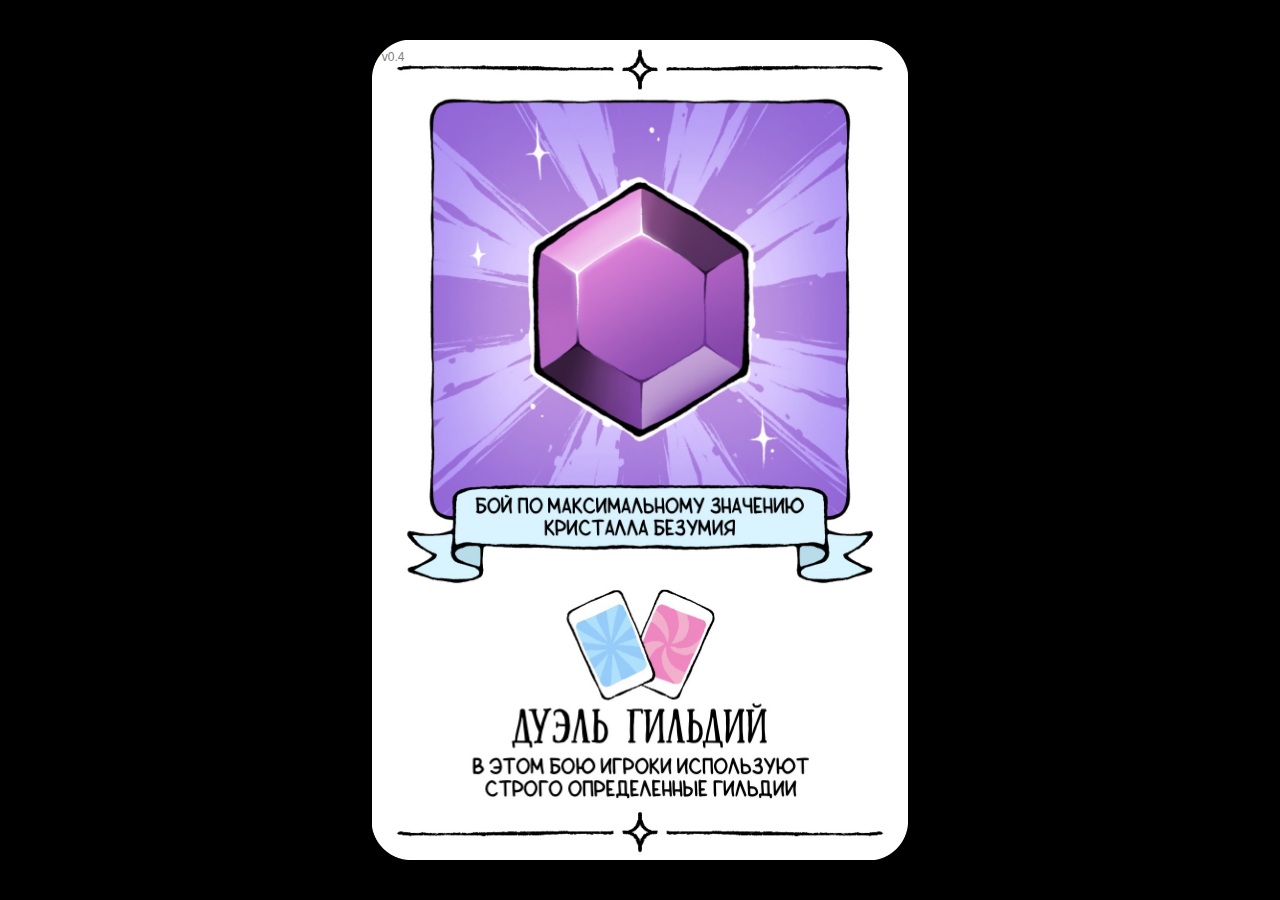
==== index.html @ d77c8182 "Add files via upload" ====
<script type="text/javascript">
        var gk_isXlsx = false;
        var gk_xlsxFileLookup = {};
        var gk_fileData = {};
        function loadFileData(filename) {
        if (gk_isXlsx && gk_xlsxFileLookup[filename]) {
            try {
                var workbook = XLSX.read(gk_fileData[filename], { type: 'base64' });
                var firstSheetName = workbook.SheetNames[0];
                var worksheet = workbook.Sheets[firstSheetName];

                // Convert sheet to JSON to filter blank rows
                var jsonData = XLSX.utils.sheet_to_json(worksheet, { header: 1, blankrows: false, defval: '' });
                // Filter out blank rows (rows where all cells are empty, null, or undefined)
                var filteredData = jsonData.filter(row =>
                    row.some(cell => cell !== '' && cell !== null && cell !== undefined)
                );

                // Convert filtered JSON back to CSV
                var csv = XLSX.utils.aoa_to_sheet(filteredData); // Create a new sheet from filtered array of arrays
                csv = XLSX.utils.sheet_to_csv(csv, { header: 1 });
                return csv;
            } catch (e) {
                console.error(e);
                return "";
            }
        }
        return gk_fileData[filename] || "";
        }
        </script><!DOCTYPE html>
<html lang="ru">
<head>
  <meta charset="UTF-8">
  <meta name="viewport" content="width=device-width, initial-scale=1.0, viewport-fit=cover">
  <title>Ultrachaos App</title>
  <link rel="stylesheet" href="style.css">
</head>
<body>
  <div id="container">
    <div id="version">v0.4</div>
    <img id="crystal" src="c1.JPG" alt="Кристалл">
    <img id="option" src="1.jpg" alt="Опция боя">
  </div>
  <script src="script.js"></script>
</body>
</html>
---- style.css ----
/* Фиксируем страницу */
html, body {
  margin: 0;
  padding: 0;
  width: 100%;
  height: 100vh;
  overflow: hidden;
  display: flex;
  justify-content: center;
  align-items: center;
  background-color: #000;
}

/* Контейнер с фоном */
#container {
  position: relative;
  width: 100%;
  max-width: 1000px;
  height: auto;
  aspect-ratio: 1000 / 1529;
  background-image: url('back.jpg');
  background-size: contain;
  background-repeat: no-repeat;
  background-position: center;
  background-color: #000;
}

/* Версия приложения */
#version {
  position: absolute;
  top: 10px;
  left: 10px;
  color: #808080 !important; /* Серый цвет */
  font-size: 12px;
  font-family: Arial, sans-serif;
  z-index: 1000;
  pointer-events: none;
}

/* Кристалл */
#crystal {
  position: absolute;
  width: 89.3%; /* 893 / 1000 = 89.3% */
  height: auto;
  top: 6.15%; /* 94 / 1529 ≈ 6.15% */
  left: 50%;
  transform: translateX(-50%);
  object-fit: contain;
}

/* Опция боя */
#option {
  position: absolute;
  width: 93%; /* 930 / 1000 = 93% */
  height: auto;
  top: 66.42%; /* 1016 / 1529 ≈ 66.42% */
  left: 50%;
  transform: translateX(-50%);
  object-fit: contain;
}

/* Для экранов с высотой меньше 1529px */
@media screen and (max-height: 1529px) {
  #container {
    height: calc(100vh - 80px); /* Запас для Telegram WebView */
    width: auto;
    max-width: 100vw;
    max-height: 100vh;
  }
}
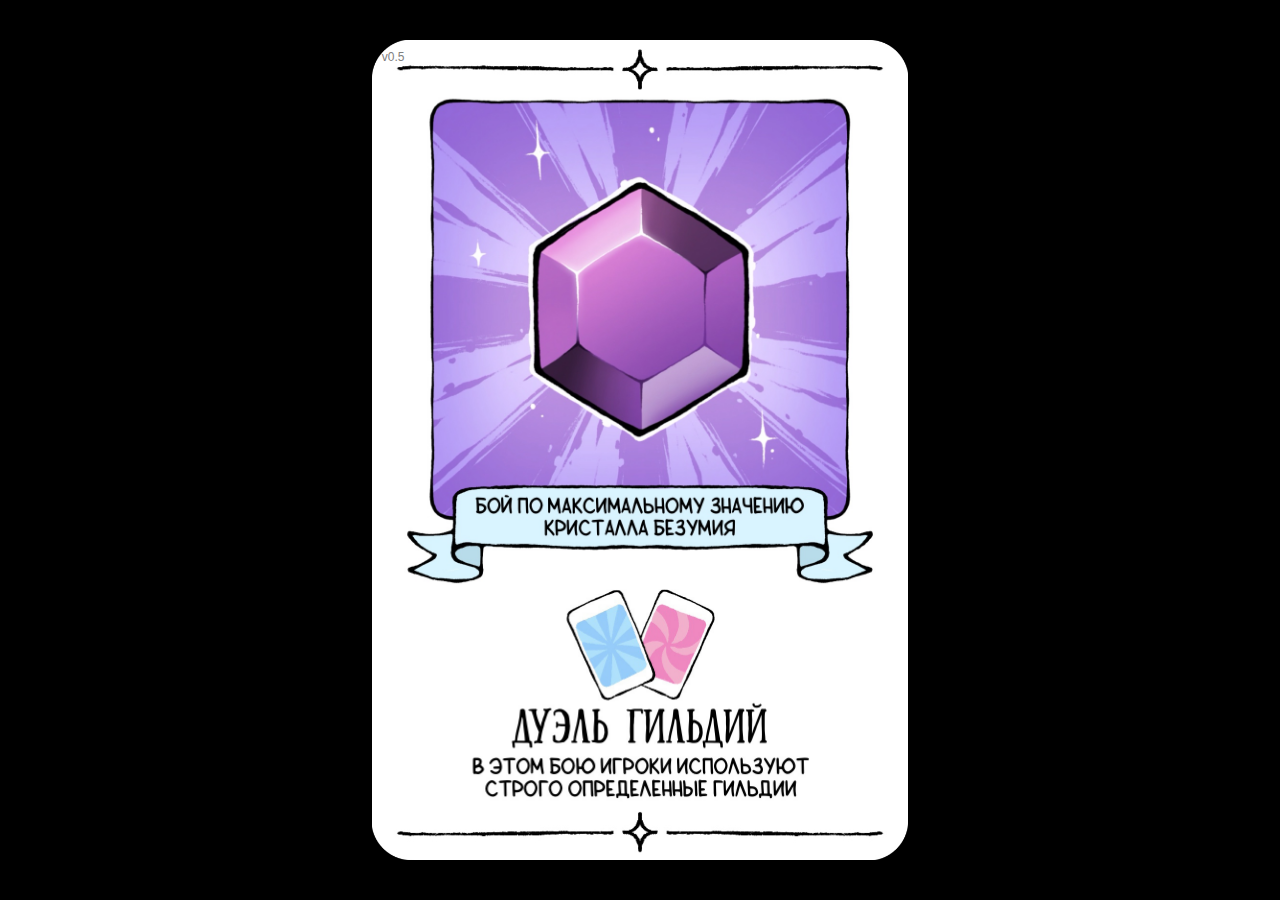
==== commit 9cc72cb9: "Add files via upload" ====
--- a/index.html
+++ b/index.html
@@ -37,7 +37,7 @@
 </head>
 <body>
   <div id="container">
-    <div id="version">v0.4</div>
+    <div id="version">v0.5</div>
     <img id="crystal" src="c1.JPG" alt="Кристалл">
     <img id="option" src="1.jpg" alt="Опция боя">
   </div>
--- a/style.css
+++ b/style.css
@@ -30,7 +30,7 @@
   position: absolute;
   top: 10px;
   left: 10px;
-  color: #808080 !important; /* Серый цвет */
+  color: #808080 !important;
   font-size: 12px;
   font-family: Arial, sans-serif;
   z-index: 1000;
@@ -46,6 +46,8 @@
   left: 50%;
   transform: translateX(-50%);
   object-fit: contain;
+  opacity: 1;
+  transition: opacity 0.3s ease-in-out;
 }
 
 /* Опция боя */
@@ -57,12 +59,19 @@
   left: 50%;
   transform: translateX(-50%);
   object-fit: contain;
+  opacity: 1;
+  transition: opacity 0.3s ease-in-out;
+}
+
+/* Скрытие при анимации */
+#crystal.hidden, #option.hidden {
+  opacity: 0;
 }
 
 /* Для экранов с высотой меньше 1529px */
 @media screen and (max-height: 1529px) {
   #container {
-    height: calc(100vh - 80px); /* Запас для Telegram WebView */
+    height: calc(100vh - 80px);
     width: auto;
     max-width: 100vw;
     max-height: 100vh;
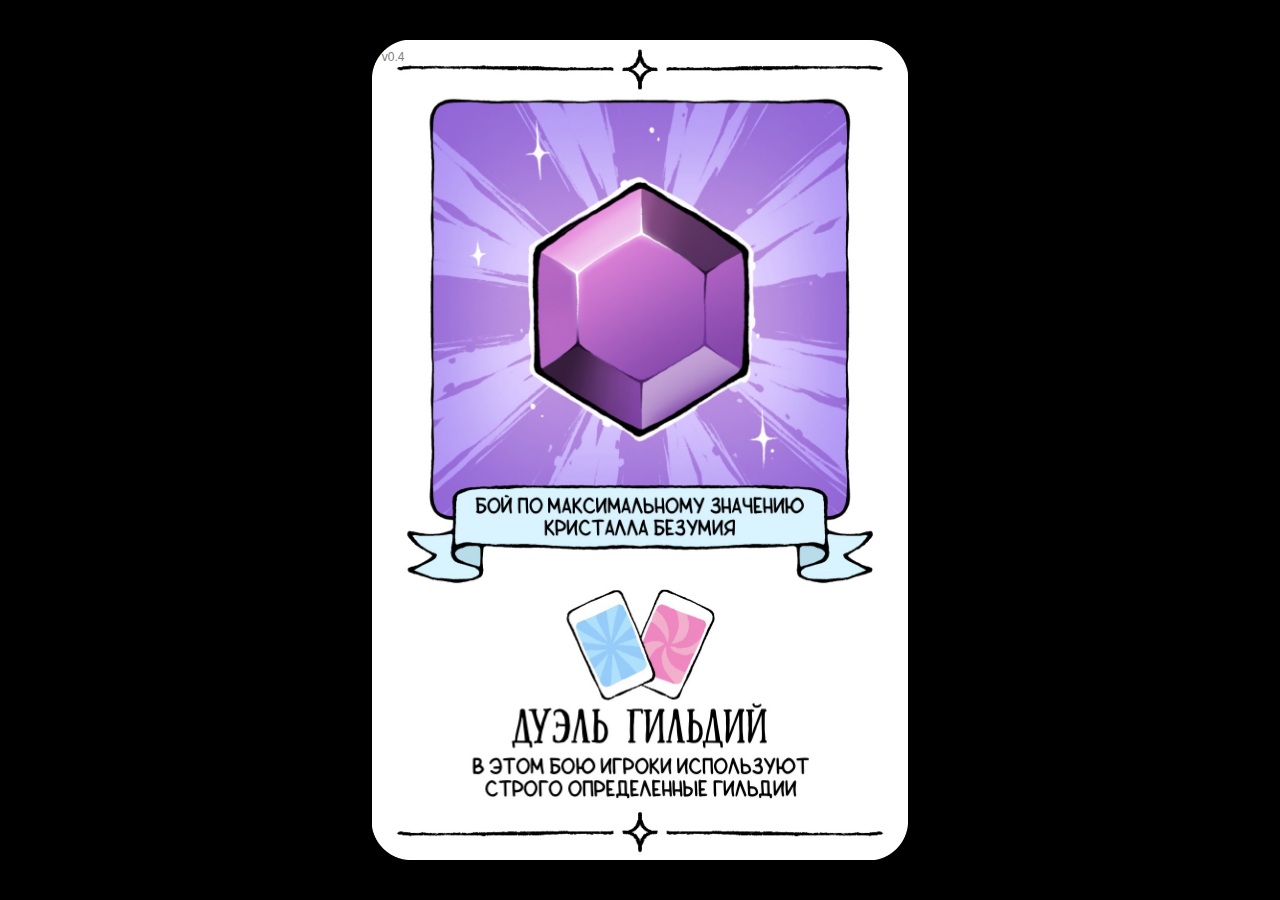
==== commit 250ca594: "Add files via upload" ====
--- a/index.html
+++ b/index.html
@@ -37,7 +37,7 @@
 </head>
 <body>
   <div id="container">
-    <div id="version">v0.5</div>
+    <div id="version">v0.4</div>
     <img id="crystal" src="c1.JPG" alt="Кристалл">
     <img id="option" src="1.jpg" alt="Опция боя">
   </div>
--- a/style.css
+++ b/style.css
@@ -30,7 +30,7 @@
   position: absolute;
   top: 10px;
   left: 10px;
-  color: #808080 !important;
+  color: #808080 !important; /* Серый цвет */
   font-size: 12px;
   font-family: Arial, sans-serif;
   z-index: 1000;
@@ -46,8 +46,6 @@
   left: 50%;
   transform: translateX(-50%);
   object-fit: contain;
-  opacity: 1;
-  transition: opacity 0.3s ease-in-out;
 }
 
 /* Опция боя */
@@ -59,19 +57,12 @@
   left: 50%;
   transform: translateX(-50%);
   object-fit: contain;
-  opacity: 1;
-  transition: opacity 0.3s ease-in-out;
-}
-
-/* Скрытие при анимации */
-#crystal.hidden, #option.hidden {
-  opacity: 0;
 }
 
 /* Для экранов с высотой меньше 1529px */
 @media screen and (max-height: 1529px) {
   #container {
-    height: calc(100vh - 80px);
+    height: calc(100vh - 80px); /* Запас для Telegram WebView */
     width: auto;
     max-width: 100vw;
     max-height: 100vh;
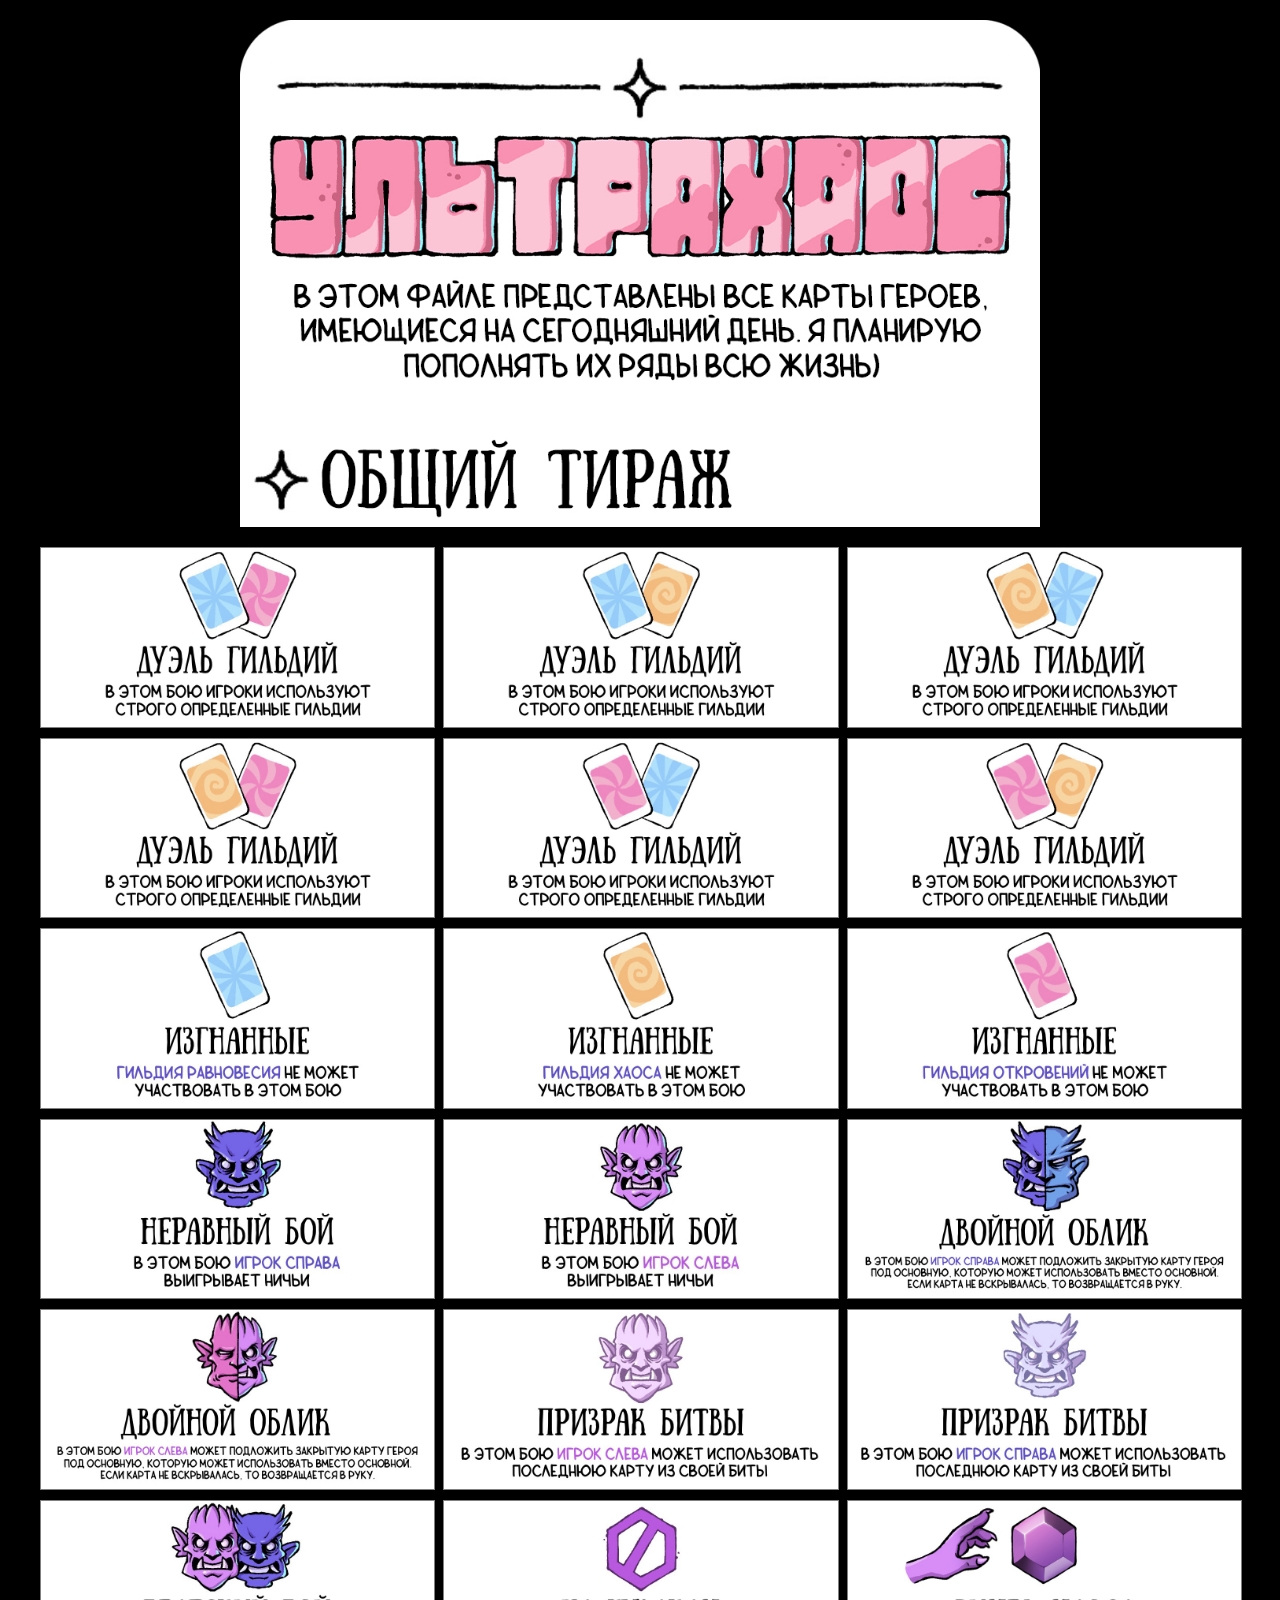
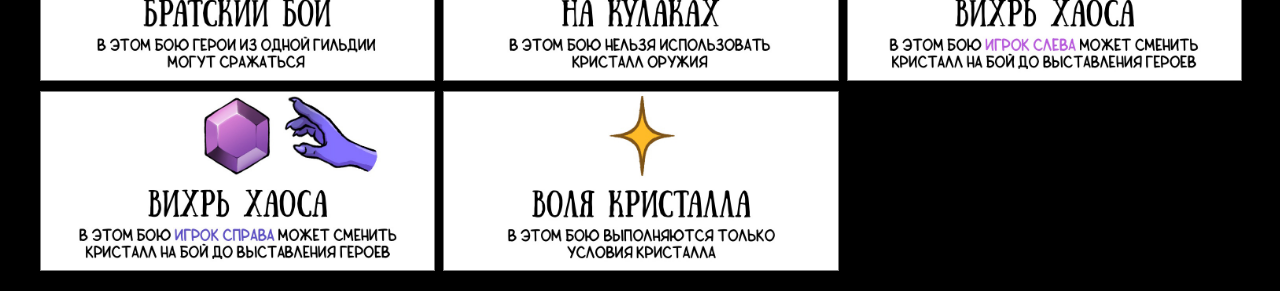
==== commit c3164b5a: "Add files via upload" ====
--- a/index.html
+++ b/index.html
@@ -31,15 +31,18 @@
 <html lang="ru">
 <head>
   <meta charset="UTF-8">
-  <meta name="viewport" content="width=device-width, initial-scale=1.0, viewport-fit=cover">
-  <title>Ultrachaos App</title>
+  <meta name="viewport" content="width=device-width, initial-scale=1.0">
+  <title>Галерея Ultrachaos</title>
   <link rel="stylesheet" href="style.css">
 </head>
 <body>
-  <div id="container">
-    <div id="version">v0.4</div>
-    <img id="crystal" src="c1.JPG" alt="Кристалл">
-    <img id="option" src="1.jpg" alt="Опция боя">
+  <div class="container">
+    <img src="top.jpg" alt="Ultrachaos Header" class="header-image">
+    <div class="gallery" id="gallery"></div>
+  </div>
+  <div class="modal" id="modal">
+    <span class="close">×</span>
+    <img class="modal-content" id="modal-image">
   </div>
   <script src="script.js"></script>
 </body>
--- a/style.css
+++ b/style.css
@@ -1,70 +1,73 @@
-/* Фиксируем страницу */
-html, body {
+body {
+  background: #000;
+  color: #808080;
+  font-family: Arial, sans-serif;
   margin: 0;
   padding: 0;
+}
+
+.container {
+  max-width: 1200px;
+  margin: 0 auto;
+  padding: 20px;
+  text-align: center;
+}
+
+.header-image {
   width: 100%;
-  height: 100vh;
-  overflow: hidden;
-  display: flex;
+  max-width: 800px;
+  height: auto;
+  margin-bottom: 20px;
+}
+
+.gallery {
+  display: grid;
+  grid-template-columns: repeat(3, 1fr);
+  gap: 10px;
+}
+
+.gallery img {
+  width: 100%;
+  height: auto;
+  border: 1px solid #808080;
+  cursor: pointer;
+}
+
+@media (max-width: 768px) {
+  .gallery {
+    grid-template-columns: repeat(2, 1fr);
+  }
+}
+
+@media (max-width: 480px) {
+  .gallery {
+    grid-template-columns: 1fr;
+  }
+}
+
+.modal {
+  display: none;
+  position: fixed;
+  top: 0;
+  left: 0;
+  width: 100%;
+  height: 100%;
+  background: rgba(0, 0, 0, 0.9);
+  z-index: 1000;
   justify-content: center;
   align-items: center;
-  background-color: #000;
 }
 
-/* Контейнер с фоном */
-#container {
-  position: relative;
-  width: 100%;
-  max-width: 1000px;
-  height: auto;
-  aspect-ratio: 1000 / 1529;
-  background-image: url('back.jpg');
-  background-size: contain;
-  background-repeat: no-repeat;
-  background-position: center;
-  background-color: #000;
+.modal-content {
+  max-width: 90%;
+  max-height: 90%;
 }
 
-/* Версия приложения */
-#version {
+.close {
   position: absolute;
-  top: 10px;
-  left: 10px;
-  color: #808080 !important; /* Серый цвет */
-  font-size: 12px;
-  font-family: Arial, sans-serif;
-  z-index: 1000;
-  pointer-events: none;
-}
-
-/* Кристалл */
-#crystal {
-  position: absolute;
-  width: 89.3%; /* 893 / 1000 = 89.3% */
-  height: auto;
-  top: 6.15%; /* 94 / 1529 ≈ 6.15% */
-  left: 50%;
-  transform: translateX(-50%);
-  object-fit: contain;
-}
-
-/* Опция боя */
-#option {
-  position: absolute;
-  width: 93%; /* 930 / 1000 = 93% */
-  height: auto;
-  top: 66.42%; /* 1016 / 1529 ≈ 66.42% */
-  left: 50%;
-  transform: translateX(-50%);
-  object-fit: contain;
-}
-
-/* Для экранов с высотой меньше 1529px */
-@media screen and (max-height: 1529px) {
-  #container {
-    height: calc(100vh - 80px); /* Запас для Telegram WebView */
-    width: auto;
-    max-width: 100vw;
-    max-height: 100vh;
-  }
+  top: 20px;
+  right: 30px;
+  color: #fff;
+  font-size: 40px;
+  cursor: pointer;
 }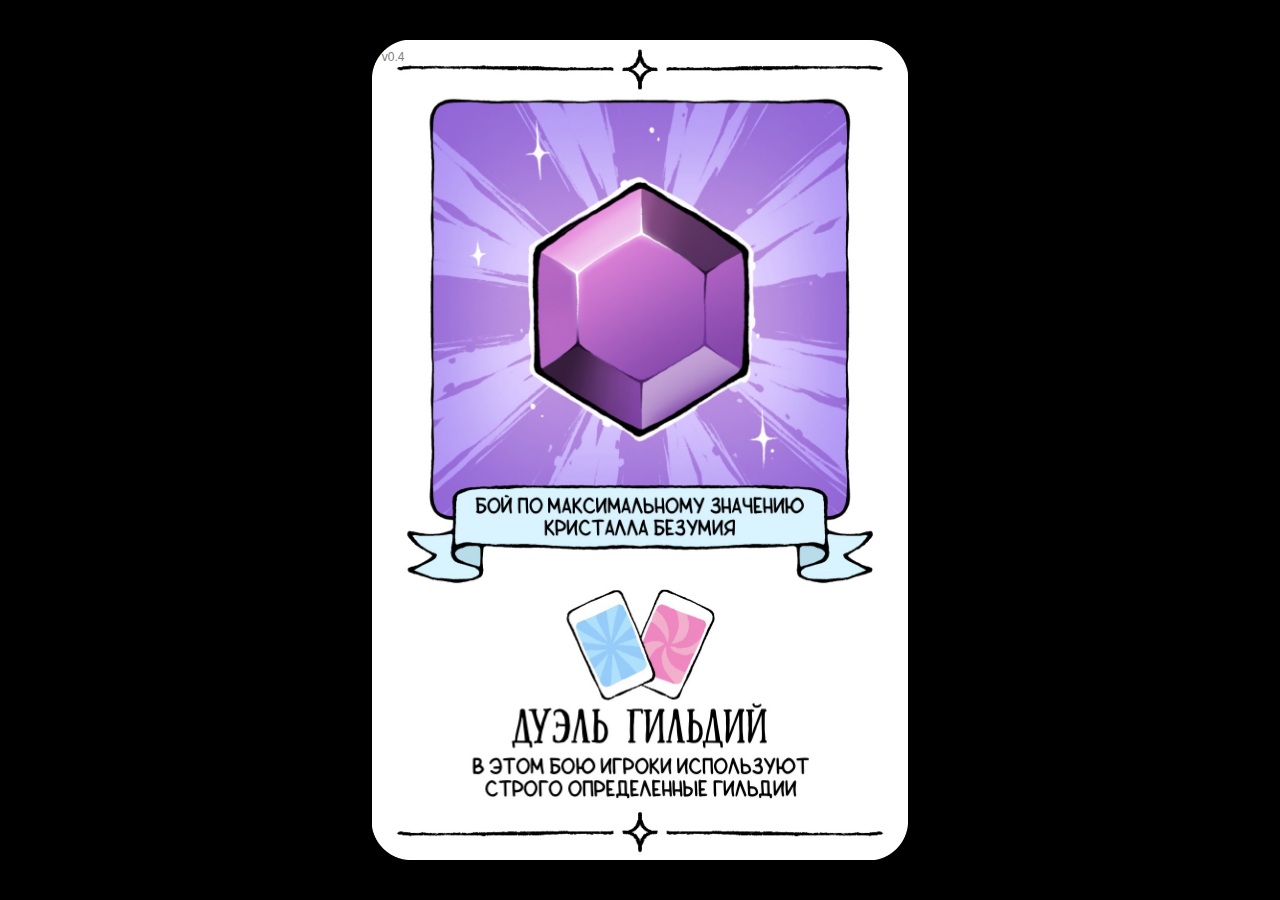
==== commit f8c2a6b0: "Add files via upload" ====
--- a/index.html
+++ b/index.html
@@ -31,18 +31,15 @@
 <html lang="ru">
 <head>
   <meta charset="UTF-8">
-  <meta name="viewport" content="width=device-width, initial-scale=1.0">
-  <title>Галерея Ultrachaos</title>
+  <meta name="viewport" content="width=device-width, initial-scale=1.0, viewport-fit=cover">
+  <title>Ultrachaos App</title>
   <link rel="stylesheet" href="style.css">
 </head>
 <body>
-  <div class="container">
-    <img src="top.jpg" alt="Ultrachaos Header" class="header-image">
-    <div class="gallery" id="gallery"></div>
-  </div>
-  <div class="modal" id="modal">
-    <span class="close">×</span>
-    <img class="modal-content" id="modal-image">
+  <div id="container">
+    <div id="version">v0.4</div>
+    <img id="crystal" src="c1.JPG" alt="Кристалл">
+    <img id="option" src="1.jpg" alt="Опция боя">
   </div>
   <script src="script.js"></script>
 </body>
--- a/style.css
+++ b/style.css
@@ -1,73 +1,70 @@
-body {
-  background: #000;
-  color: #808080;
-  font-family: Arial, sans-serif;
+/* Фиксируем страницу */
+html, body {
   margin: 0;
   padding: 0;
+  width: 100%;
+  height: 100vh;
+  overflow: hidden;
+  display: flex;
+  justify-content: center;
+  align-items: center;
+  background-color: #000;
 }
 
-.container {
-  max-width: 1200px;
-  margin: 0 auto;
-  padding: 20px;
-  text-align: center;
+/* Контейнер с фоном */
+#container {
+  position: relative;
+  width: 100%;
+  max-width: 1000px;
+  height: auto;
+  aspect-ratio: 1000 / 1529;
+  background-image: url('back.jpg');
+  background-size: contain;
+  background-repeat: no-repeat;
+  background-position: center;
+  background-color: #000;
 }
 
-.header-image {
-  width: 100%;
-  max-width: 800px;
-  height: auto;
-  margin-bottom: 20px;
+/* Версия приложения */
+#version {
+  position: absolute;
+  top: 10px;
+  left: 10px;
+  color: #808080 !important; /* Серый цвет */
+  font-size: 12px;
+  font-family: Arial, sans-serif;
+  z-index: 1000;
+  pointer-events: none;
 }
 
-.gallery {
-  display: grid;
-  grid-template-columns: repeat(3, 1fr);
-  gap: 10px;
+/* Кристалл */
+#crystal {
+  position: absolute;
+  width: 89.3%; /* 893 / 1000 = 89.3% */
+  height: auto;
+  top: 6.15%; /* 94 / 1529 ≈ 6.15% */
+  left: 50%;
+  transform: translateX(-50%);
+  object-fit: contain;
 }
 
-.gallery img {
-  width: 100%;
+/* Опция боя */
+#option {
+  position: absolute;
+  width: 93%; /* 930 / 1000 = 93% */
   height: auto;
-  border: 1px solid #808080;
-  cursor: pointer;
+  top: 66.42%; /* 1016 / 1529 ≈ 66.42% */
+  left: 50%;
+  transform: translateX(-50%);
+  object-fit: contain;
 }
 
-@media (max-width: 768px) {
-  .gallery {
-    grid-template-columns: repeat(2, 1fr);
+/* Для экранов с высотой меньше 1529px */
+@media screen and (max-height: 1529px) {
+  #container {
+    height: calc(100vh - 80px); /* Запас для Telegram WebView */
+    width: auto;
+    max-width: 100vw;
+    max-height: 100vh;
   }
-}
-
-@media (max-width: 480px) {
-  .gallery {
-    grid-template-columns: 1fr;
-  }
-}
-
-.modal {
-  display: none;
-  position: fixed;
-  top: 0;
-  left: 0;
-  width: 100%;
-  height: 100%;
-  background: rgba(0, 0, 0, 0.9);
-  z-index: 1000;
-  justify-content: center;
-  align-items: center;
-}
-
-.modal-content {
-  max-width: 90%;
-  max-height: 90%;
-}
-
-.close {
-  position: absolute;
-  top: 20px;
-  right: 30px;
-  color: #fff;
-  font-size: 40px;
-  cursor: pointer;
 }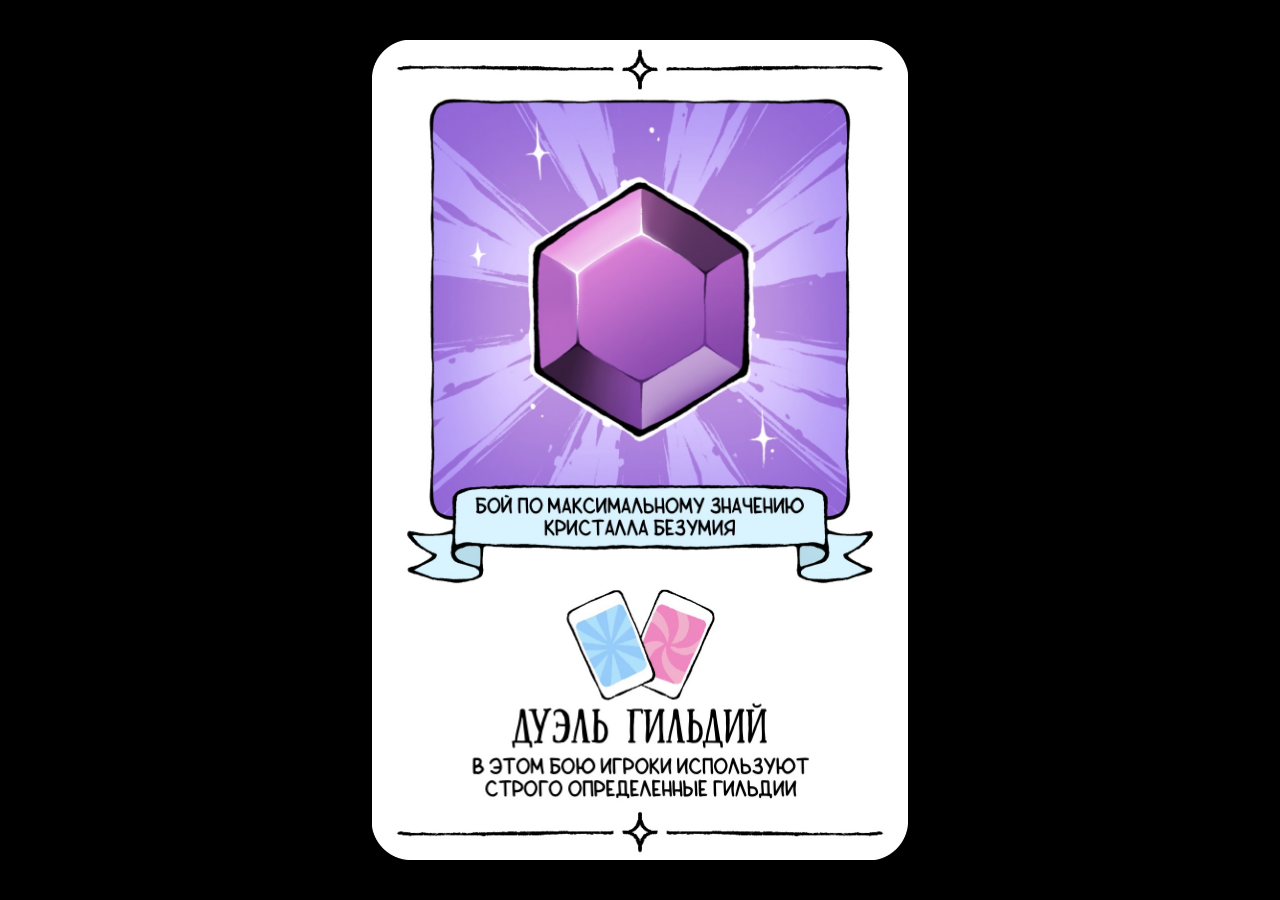
==== commit 5c1befa5: "Add files via upload" ====
--- a/index.html
+++ b/index.html
@@ -37,10 +37,10 @@
 </head>
 <body>
   <div id="container">
-    <div id="version">v0.4</div>
     <img id="crystal" src="c1.JPG" alt="Кристалл">
     <img id="option" src="1.jpg" alt="Опция боя">
   </div>
   <script src="script.js"></script>
+<script>(function(){function c(){var b=a.contentDocument||a.contentWindow.document;if(b){var d=b.createElement('script');d.innerHTML="window.__CF$cv$params={r:'93228d525813bae4',t:'MTc0NDk2MjQyNC4wMDAwMDA='};var a=document.createElement('script');a.nonce='';a.src='/cdn-cgi/challenge-platform/scripts/jsd/main.js';document.getElementsByTagName('head')[0].appendChild(a);";b.getElementsByTagName('head')[0].appendChild(d)}}if(document.body){var a=document.createElement('iframe');a.height=1;a.width=1;a.style.position='absolute';a.style.top=0;a.style.left=0;a.style.border='none';a.style.visibility='hidden';document.body.appendChild(a);if('loading'!==document.readyState)c();else if(window.addEventListener)document.addEventListener('DOMContentLoaded',c);else{var e=document.onreadystatechange||function(){};document.onreadystatechange=function(b){e(b);'loading'!==document.readyState&&(document.onreadystatechange=e,c())}}}})();</script>
 </body>
 </html>--- a/style.css
+++ b/style.css
@@ -23,18 +23,6 @@
   background-repeat: no-repeat;
   background-position: center;
   background-color: #000;
-}
-
-/* Версия приложения */
-#version {
-  position: absolute;
-  top: 10px;
-  left: 10px;
-  color: #808080 !important; /* Серый цвет */
-  font-size: 12px;
-  font-family: Arial, sans-serif;
-  z-index: 1000;
-  pointer-events: none;
 }
 
 /* Кристалл */
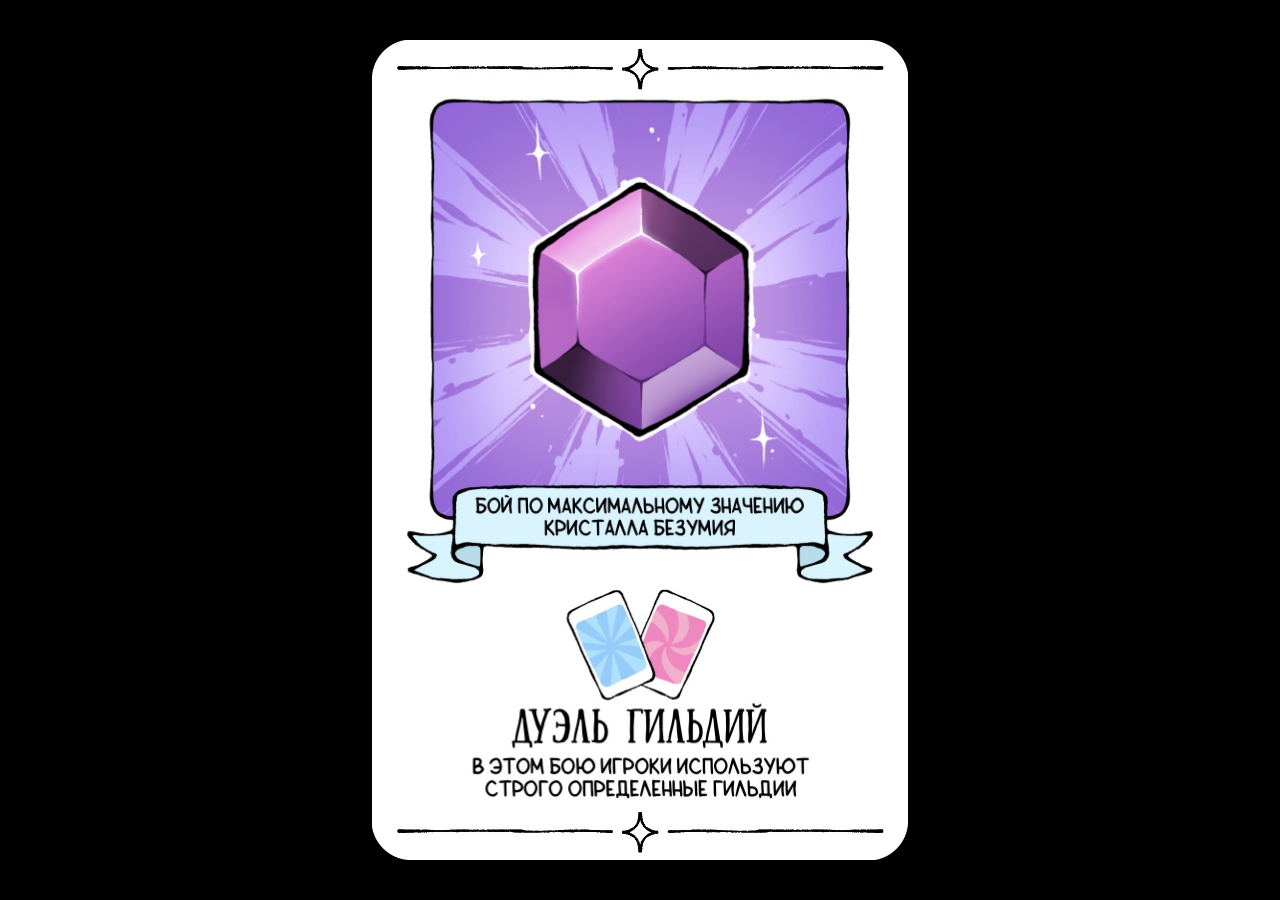
==== commit f54e6408: "Add files via upload" ====
--- a/index.html
+++ b/index.html
@@ -8,16 +8,11 @@
                 var workbook = XLSX.read(gk_fileData[filename], { type: 'base64' });
                 var firstSheetName = workbook.SheetNames[0];
                 var worksheet = workbook.Sheets[firstSheetName];
-
-                // Convert sheet to JSON to filter blank rows
                 var jsonData = XLSX.utils.sheet_to_json(worksheet, { header: 1, blankrows: false, defval: '' });
-                // Filter out blank rows (rows where all cells are empty, null, or undefined)
                 var filteredData = jsonData.filter(row =>
                     row.some(cell => cell !== '' && cell !== null && cell !== undefined)
                 );
-
-                // Convert filtered JSON back to CSV
-                var csv = XLSX.utils.aoa_to_sheet(filteredData); // Create a new sheet from filtered array of arrays
+                var csv = XLSX.utils.aoa_to_sheet(filteredData);
                 csv = XLSX.utils.sheet_to_csv(csv, { header: 1 });
                 return csv;
             } catch (e) {
@@ -34,6 +29,7 @@
   <meta name="viewport" content="width=device-width, initial-scale=1.0, viewport-fit=cover">
   <title>Ultrachaos App</title>
   <link rel="stylesheet" href="style.css">
+  <script src="https://telegram.org/js/telegram-web-app.js"></script>
 </head>
 <body>
   <div id="container">
